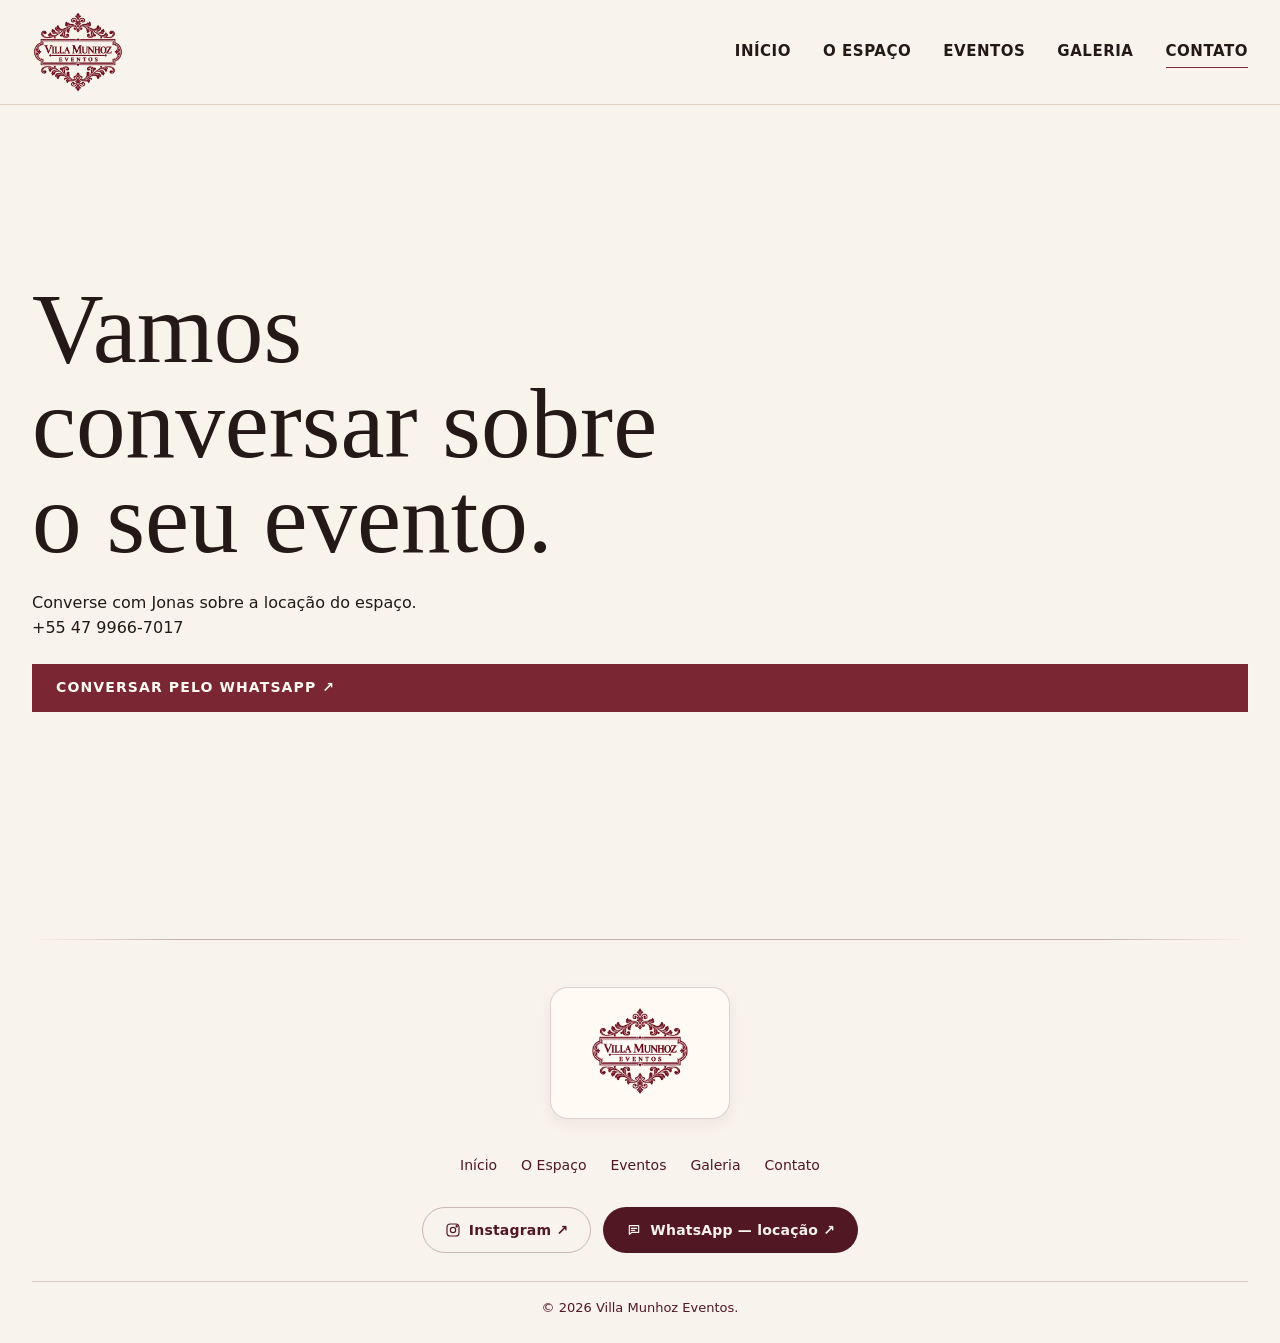
==== pages/contato.html @ a0fed838 "feat: consolida site Villa Munhoz para primeira apresentação" ====
<!doctype html>
<html lang="pt-BR">
  <head>
    <meta charset="utf-8">
    <meta name="viewport" content="width=device-width,initial-scale=1">
    <title>
      Contato | Villa Munhoz
    </title>
    <link rel="stylesheet" href="../assets/css/tokens.css">
    <link rel="stylesheet" href="../assets/css/base.css">
    <link rel="stylesheet" href="../assets/css/components.css">
    <link rel="stylesheet" href="../assets/css/pages.css">
    <script src="../assets/js/main.js" defer>
    </script>
    <script src="../assets/js/menu.js" defer>
    </script>
  </head>
  <body>
    <a class="skip-link" href="#main-content">Pular para o conteúdo</a>
    <header class="site-header">
      <div class="container site-header__inner">
        <a class="site-brand" href="../index.html">
          <img class="site-brand__logo" src="../assets/img/logo/Logo%20Villa%20Munhoz%20Eventos%20com%20arabescos%20entalhados.png" width="1254" height="1254" alt="Villa Munhoz Eventos">
        </a>
        <nav class="site-nav" aria-label="Navegação principal"><ul class="site-nav__list"><li><a class="site-nav__link" href="../index.html">Início</a></li><li><a class="site-nav__link" href="espaco.html">O Espaço</a></li><li><a class="site-nav__link" href="eventos.html">Eventos</a></li><li><a class="site-nav__link" href="galeria.html">Galeria</a></li><li><a class="site-nav__link" href="contato.html" aria-current="page">Contato</a></li></ul></nav>
        <button class="menu-button" type="button" aria-controls="mobile-menu" aria-expanded="false" aria-label="Abrir menu"><span class="menu-button__icon" aria-hidden="true"></span><span class="visually-hidden">Menu</span></button>
      </div>
      <nav class="mobile-menu" id="mobile-menu" aria-label="Navegação móvel" hidden><div class="container mobile-menu__inner"><ul class="mobile-menu__list"><li><a class="mobile-menu__link" href="../index.html">Início</a></li><li><a class="mobile-menu__link" href="espaco.html">O Espaço</a></li><li><a class="mobile-menu__link" href="eventos.html">Eventos</a></li><li><a class="mobile-menu__link" href="galeria.html">Galeria</a></li><li><a class="mobile-menu__link" href="contato.html" aria-current="page">Contato</a></li></ul></div></nav>
    </header>
    <main id="main-content" class="page">
      <div class="container">
        <h1>
          Vamos conversar sobre o seu evento.
        </h1>
        <p>
          Converse com Jonas sobre a locação do espaço.<br>
          <a href="tel:+554799667017">+55 47 9966-7017</a>
        </p>
        <a class="button" href="https://wa.me/554799667017?text=Ol%C3%A1%2C%20Jonas%21%20Gostaria%20de%20informa%C3%A7%C3%B5es%20sobre%20a%20loca%C3%A7%C3%A3o%20da%20Villa%20Munhoz%20para%20um%20evento." target="_blank" rel="noopener noreferrer" aria-label="Conversar pelo WhatsApp com Jonas (abre em nova aba)">
          Conversar pelo WhatsApp ↗
        </a>
      </div>
    </main>
    <footer class="site-footer">
      <div class="container site-footer__inner">
        <a class="site-footer__logo-card" href="../index.html" aria-label="Villa Munhoz — início">
          <img class="site-footer__logo" src="../assets/img/logo/Logo%20Villa%20Munhoz%20Eventos%20com%20arabescos%20entalhados.png" width="1254" height="1254" alt="">
        </a>
        <nav class="site-footer__nav" aria-label="Navegação do rodapé">
          <a href="../index.html">Início</a>
          <a href="espaco.html">O Espaço</a>
          <a href="eventos.html">Eventos</a>
          <a href="galeria.html">Galeria</a>
          <a href="contato.html">Contato</a>
        </nav>
        <div class="site-footer__actions">
          <a class="site-footer__action site-footer__action--instagram" href="https://www.instagram.com/villamunhoz.eventos/" target="_blank" rel="noopener noreferrer" aria-label="Instagram (abre em nova aba)">
            <svg class="site-footer__icon" viewBox="0 0 24 24" aria-hidden="true"><rect x="3" y="3" width="18" height="18" rx="5"></rect><circle cx="12" cy="12" r="4"></circle><circle cx="17.5" cy="6.5" r="1"></circle></svg>
            <span>Instagram ↗</span>
          </a>
          <a class="site-footer__action site-footer__action--contact" href="https://wa.me/554799667017?text=Ol%C3%A1%2C%20Jonas%21%20Gostaria%20de%20informa%C3%A7%C3%B5es%20sobre%20a%20loca%C3%A7%C3%A3o%20da%20Villa%20Munhoz%20para%20um%20evento." target="_blank" rel="noopener noreferrer" aria-label="WhatsApp — locação (abre em nova aba)">
            <svg class="site-footer__icon" viewBox="0 0 24 24" aria-hidden="true"><path d="M5 5.5h14v10H9l-4 3v-13Z"></path><path d="M8 9.5h8M8 12.5h5"></path></svg>
            <span>WhatsApp — locação ↗</span>
          </a>
        </div>
        <div class="site-footer__base">
          <p>© 2026 Villa Munhoz Eventos.</p>
        </div>
      </div>
    </footer>
  </body>
</html>
---- assets/css/tokens.css ----
:root {
  color-scheme: light;
  --color-brand:#7a2633;
  --color-brand-deep:#521822;
  --color-canvas:#f8f3eb;
  --color-surface:#fffaf4;
  --color-surface-raised:#f0e2d2;
  --color-ink:#241917;
  --color-ink-muted:#746660;
  --color-support:#d1a778;
  --color-border:#dfd0c2;
  --color-border-strong:#b99476;
  --color-focus:#7a2633;
  --font-sans:ui-sans-serif,system-ui,-apple-system,"Segoe UI",sans-serif;
  --font-display:Georgia,"Times New Roman",serif;
  --text-sm:.875rem;
  --text-base:1rem;
  --text-lg:1.25rem;
  --text-xl:1.65rem;
  --text-2xl:clamp(2.7rem,8vw,6.2rem);
  --space-2:.5rem;
  --space-3:.75rem;
  --space-4:1rem;
  --space-5:1.5rem;
  --space-6:2rem;
  --space-7:3rem;
  --space-8:5rem;
  --container-max:76rem;
  --container-gutter:1.25rem;
  --header-height:5rem;
  --radius-sm:.2rem;
  --transition-fast:160ms ease;
  --z-header:10;
  --z-menu:20;
  --z-skip-link:30;
}

@media (min-width:48rem) {
  :root { --header-height:6.5rem; }
}
---- assets/css/base.css ----
*, *::before, *::after { box-sizing: border-box; }
html { scroll-behavior: smooth; scroll-padding-top: var(--header-height); }
body { min-width: 20rem; min-height: 100vh; margin: 0; background: var(--color-canvas); color: var(--color-ink); font-family: var(--font-sans); font-size: var(--text-base); line-height: 1.55; }
body.menu-open, body.lightbox-open { overflow: hidden; }
img { max-width: 100%; height: auto; }
a { color: inherit; text-decoration: none; }
button { font: inherit; border: 0; cursor: pointer; }
h1, h2, h3, p, ul { margin: 0; } ul { padding: 0; list-style: none; }
h1, h2, h3 { font-family: var(--font-display); font-weight: 400; line-height: .96; text-wrap: balance; }
:focus-visible { outline: 3px solid var(--color-focus); outline-offset: 3px; }
.container { width: min(100% - (var(--container-gutter) * 2), var(--container-max)); margin-inline: auto; }
.visually-hidden { position: absolute; width: 1px; height: 1px; padding: 0; overflow: hidden; clip: rect(0, 0, 0, 0); white-space: nowrap; border: 0; }
.skip-link { position: fixed; z-index: var(--z-skip-link); top: var(--space-3); left: var(--space-3); padding: var(--space-3) var(--space-4); background: var(--color-ink); color: var(--color-surface); transform: translateY(-200%); }.skip-link:focus { transform: translateY(0); }
@media (prefers-reduced-motion: reduce) { html { scroll-behavior: auto; } *, *::before, *::after { transition-duration: .01ms !important; animation-duration: .01ms !important; } }
---- assets/css/components.css ----
.site-header {
  position: sticky;
  z-index: var(--z-header);
  top: 0;
  border-bottom: 1px solid var(--color-border);
  background: var(--color-canvas);
}

.site-header__inner {
  display: flex;
  min-height: var(--header-height);
  align-items: center;
  justify-content: space-between;
  gap: var(--space-4);
}

.site-brand { display: flex; flex: 0 0 auto; align-items: center; }

.site-brand__logo {
  display: block;
  width: 4.25rem;
  height: 4.25rem;
  object-fit: contain;
}

.site-nav { display: none; }

.menu-button {
  display: inline-grid;
  width: 2.75rem;
  height: 2.75rem;
  place-items: center;
  border: 1px solid var(--color-border-strong);
  background: var(--color-surface);
}

.menu-button__icon,
.menu-button__icon::before,
.menu-button__icon::after {
  display: block;
  width: 1.25rem;
  height: 2px;
  background: currentColor;
  content: "";
}

.menu-button__icon { position: relative; }
.menu-button__icon::before,
.menu-button__icon::after { position: absolute; left: 0; }
.menu-button__icon::before { top: -.38rem; }
.menu-button__icon::after { top: .38rem; }
.menu-button[aria-expanded="true"] .menu-button__icon { background: transparent; }
.menu-button[aria-expanded="true"] .menu-button__icon::before { top: 0; transform: rotate(45deg); }
.menu-button[aria-expanded="true"] .menu-button__icon::after { top: 0; transform: rotate(-45deg); }

.mobile-menu {
  position: fixed;
  z-index: var(--z-menu);
  inset: var(--header-height) 0 0;
  overflow-y: auto;
  background: var(--color-canvas);
}

.mobile-menu__inner { padding-block: var(--space-5); }

.mobile-menu__link {
  display: flex;
  min-height: 3.5rem;
  align-items: center;
  border-bottom: 1px solid var(--color-border);
  font-family: var(--font-display);
  font-size: var(--text-xl);
}

.button {
  display: inline-flex;
  min-height: 3rem;
  align-items: center;
  padding: var(--space-3) var(--space-5);
  background: var(--color-brand);
  color: var(--color-surface);
  font-size: var(--text-sm);
  font-weight: 700;
  letter-spacing: .08em;
  text-transform: uppercase;
}

.button:hover { background: var(--color-brand-deep); }
.site-footer {
  position: relative;
  margin-top: clamp(2rem, 4vw, 4rem);
  background: var(--color-canvas);
  color: var(--color-brand-deep);
}

.site-footer::before {
  position: absolute;
  top: 0;
  right: 0;
  left: 0;
  width: min(100% - (var(--container-gutter) * 2), var(--container-max));
  height: 1px;
  margin-inline: auto;
  background: linear-gradient(90deg, transparent, rgb(82 24 34 / .3) 12%, rgb(82 24 34 / .3) 88%, transparent);
  content: "";
}

.site-footer__inner {
  display: grid;
  justify-items: center;
  padding-top: 2rem;
  padding-bottom: 1.5rem;
  text-align: center;
}

.site-footer__logo-card {
  display: grid;
  width: 9.75rem;
  height: 7.25rem;
  place-items: center;
  padding: .75rem 1rem 1rem;
  border: 1px solid rgb(82 24 34 / .18);
  border-radius: 1.125rem;
  background: var(--color-surface);
  box-shadow: 0 .35rem 1rem rgb(82 24 34 / .06);
  transition: transform 450ms cubic-bezier(.22, .61, .36, 1), border-color 450ms ease, box-shadow 450ms ease;
}

.site-footer__logo {
  display: block;
  width: min(100%, 6.25rem);
  height: min(100%, 6.25rem);
  object-fit: contain;
  object-position: center 46%;
  transition: transform 450ms cubic-bezier(.22, .61, .36, 1);
}

.site-footer__nav {
  display: flex;
  flex-wrap: wrap;
  justify-content: center;
  gap: .75rem 1.5rem;
  margin-top: 1.5rem;
}

.site-footer__nav a {
  display: inline-flex;
  min-height: 2.75rem;
  align-items: center;
  color: var(--color-brand-deep);
  font-size: .8125rem;
  font-weight: 500;
  text-decoration: none;
  text-decoration-thickness: 1px;
  text-underline-offset: .25rem;
}

.site-footer__actions {
  display: flex;
  flex-wrap: wrap;
  justify-content: center;
  gap: .75rem;
  margin-top: 1.25rem;
}

.site-footer__action {
  display: inline-flex;
  min-height: 2.875rem;
  align-items: center;
  justify-content: center;
  gap: .5rem;
  padding-inline: 1.375rem;
  border: 1px solid transparent;
  border-radius: 999px;
  font-size: .8125rem;
  font-weight: 600;
  letter-spacing: .015em;
  text-decoration: none;
  transition: background-color 220ms ease, border-color 220ms ease, color 220ms ease;
}

.site-footer__action--instagram {
  border-color: rgb(82 24 34 / .28);
  color: var(--color-brand-deep);
}

.site-footer__action--contact {
  background: var(--color-brand-deep);
  color: var(--color-canvas);
}

.site-footer__icon {
  width: 1rem;
  height: 1rem;
  flex: 0 0 auto;
  fill: none;
  stroke: currentColor;
  stroke-linecap: round;
  stroke-linejoin: round;
  stroke-width: 1.75;
}

.site-footer__base {
  width: 100%;
  margin-top: 1.75rem;
  padding-top: 1rem;
  border-top: 1px solid rgb(82 24 34 / .18);
  font-size: .75rem;
}

.site-footer__base p { margin: 0; }

.site-footer__logo-card:focus-visible,
.site-footer__nav a:focus-visible,
.site-footer__action:focus-visible {
  outline: 2px solid var(--color-focus);
  outline-offset: 3px;
}

@media (hover: hover) and (pointer: fine) {
  .site-footer__logo-card:hover {
    transform: translateY(-3px);
    border-color: rgb(122 38 51 / .48);
    box-shadow: 0 .55rem 1.25rem rgb(82 24 34 / .1);
  }

  .site-footer__logo-card:hover .site-footer__logo { transform: scale(1.025); }
  .site-footer__nav a:hover { text-decoration: underline; }
  .site-footer__action--instagram:hover { border-color: var(--color-brand); background: rgb(122 38 51 / .06); }
  .site-footer__action--contact:hover { background: var(--color-brand); }
}

@media (min-width: 48rem) {
  .site-header__inner { min-height: 6.5rem; }
  .site-brand__logo { width: 5.75rem; height: 5.75rem; }

  .site-nav {
    display: flex;
    align-items: center;
    gap: clamp(1.25rem, 2.5vw, 2.5rem);
    margin-left: auto;
  }

  .site-nav__list { display: flex; align-items: center; gap: clamp(1.25rem, 2.5vw, 2.5rem); }

  .site-nav__link {
    position: relative;
    display: inline-flex;
    min-height: 2.75rem;
    align-items: center;
    font-size: .9375rem;
    font-weight: 700;
    letter-spacing: .035em;
    text-transform: uppercase;
  }

  .site-nav__link[aria-current="page"]::after {
    position: absolute;
    right: 0;
    bottom: .35rem;
    left: 0;
    height: 1px;
    background: var(--color-brand);
    content: "";
  }

  .menu-button,
  .mobile-menu { display: none; }

  .site-footer__inner { padding-top: 3rem; }
  .site-footer__logo-card { width: 11.25rem; height: 8.25rem; }
  .site-footer__nav a,
  .site-footer__action { font-size: .875rem; }
  .site-footer__base { font-size: .8125rem; }
}

@media (prefers-reduced-motion: reduce) {
  .site-footer__logo-card,
  .site-footer__logo,
  .site-footer__action { transition: none; }

  .site-footer__logo-card:hover { transform: none; }
  .site-footer__logo-card:hover .site-footer__logo { transform: none; }
}
---- assets/css/pages.css ----
.page {
  min-height:calc(100svh - 10rem);
  padding-block:clamp(5rem,15vw,11rem)
}

.page .container {
  display:grid;
  gap:var(--space-5)
}

.page h1 {
  max-width:13ch;
  font-size:var(--text-2xl)
}

.space-page {
  color: var(--color-ink);
}

.space-page__container {
  width: min(100% - 2.5rem, 70rem);
  margin-inline: auto;
}

.space-page__intro {
  padding-block: clamp(2.5rem, 5vw, 3.5rem);
}

.space-page__intro-inner {
  display: grid;
  gap: 1.75rem;
}

.space-page__copy {
  max-width: 34rem;
}

.space-page__copy .eyebrow {
  margin-bottom: .75rem;
}

.space-page__copy h1 {
  max-width: 15ch;
  font-size: clamp(2.125rem, 4vw, 3.25rem);
  line-height: 1.12;
}

.space-page__copy > p:not(.eyebrow) {
  max-width: 34rem;
  margin-top: 1.25rem;
  font-size: clamp(1rem, 1.5vw, 1.125rem);
  line-height: 1.6;
}

.space-page__gallery-link {
  display: inline-flex;
  margin-top: 1.5rem;
  color: var(--color-brand-deep);
  font-size: .9375rem;
  font-weight: 600;
  text-decoration: underline;
  text-decoration-color: rgb(82 24 34 / .35);
  text-decoration-thickness: 1px;
  text-underline-offset: .3rem;
}

.space-page__gallery-link:hover { text-decoration-color: currentColor; }

.space-page__gallery-link:focus-visible,
.space-page__panel-cta a:focus-visible {
  outline: 2px solid var(--color-focus);
  outline-offset: 3px;
}

.space-page__media {
  justify-self: center;
  width: min(100%, 17.5rem);
}

.space-page__media video {
  display: block;
  width: 100%;
  aspect-ratio: 9 / 16;
  border-radius: 1.125rem;
  background: var(--color-brand-deep);
  object-fit: contain;
}

.space-page__details {
  padding-bottom: clamp(2.5rem, 5vw, 3.5rem);
}

.space-page__panel {
  padding: 2rem;
  border-radius: 1.25rem;
  background: linear-gradient(135deg, var(--color-brand-deep), #62212d);
  color: var(--color-surface);
}

.space-page__panel h2 {
  max-width: 22ch;
  font-size: clamp(1.75rem, 3vw, 2.25rem);
  line-height: 1.15;
}

.space-page__facts {
  display: grid;
  gap: 1rem;
  margin-top: 1.75rem;
}

.space-page__facts article {
  padding-top: 1rem;
  border-top: 1px solid rgb(255 250 244 / .22);
}

.space-page__facts h3 {
  font-family: var(--font-sans);
  font-size: clamp(1.125rem, 2vw, 1.25rem);
  font-weight: 600;
  line-height: 1.35;
}

.space-page__facts p {
  margin-top: .5rem;
  color: rgb(255 250 244 / .88);
  font-size: clamp(.9375rem, 1.5vw, 1rem);
  line-height: 1.6;
}

.space-page__panel-cta {
  display: flex;
  flex-wrap: wrap;
  align-items: center;
  gap: 1rem 1.5rem;
  margin-top: 2rem;
  padding-top: 1.5rem;
  border-top: 1px solid rgb(255 250 244 / .3);
}

.space-page__panel-cta p {
  font-size: 1rem;
  line-height: 1.5;
}

.space-page__panel-cta a {
  display: inline-flex;
  min-height: 3rem;
  align-items: center;
  justify-content: center;
  padding-inline: 1.25rem;
  border-radius: 999px;
  background: var(--color-surface);
  color: var(--color-brand-deep);
  font-size: .875rem;
  font-weight: 700;
  text-decoration: none;
}

.space-page__panel-cta a:hover { background: var(--color-surface-raised); }

.events-page__steps {
  display: grid;
  gap: 1rem;
  margin-top: 1.75rem;
}

.events-page__steps article {
  padding-top: 1rem;
  border-top: 1px solid rgb(255 250 244 / .22);
}

.events-page__steps h3 {
  font-family: var(--font-sans);
  font-size: clamp(1.125rem, 2vw, 1.25rem);
  font-weight: 600;
  line-height: 1.35;
}

.events-page__steps p,
.events-page__note {
  color: rgb(255 250 244 / .88);
  font-size: clamp(.9375rem, 1.5vw, 1rem);
  line-height: 1.6;
}

.events-page__steps p { margin-top: .5rem; }

.events-page__note {
  margin-top: 1.5rem;
  padding-top: 1.5rem;
  border-top: 1px solid rgb(255 250 244 / .3);
}

@media (min-width: 48rem) {
  .space-page__intro-inner {
    grid-template-columns: minmax(0, 1.35fr) minmax(16rem, .65fr);
    align-items: center;
    gap: 3rem;
  }

  .space-page__media { justify-self: end; width: min(100%, 18.75rem); }
  .space-page__panel { padding: 2.5rem; }
  .space-page__facts { grid-template-columns: repeat(2, minmax(0, 1fr)); gap: 1.25rem 2rem; }
}

@media (min-width: 64rem) {
  .events-page__steps { grid-template-columns: repeat(3, minmax(0, 1fr)); gap: 1.5rem; }
}

@media (max-width: 22.5rem) {
  .space-page__container { width: min(100% - 2rem, 70rem); }
}
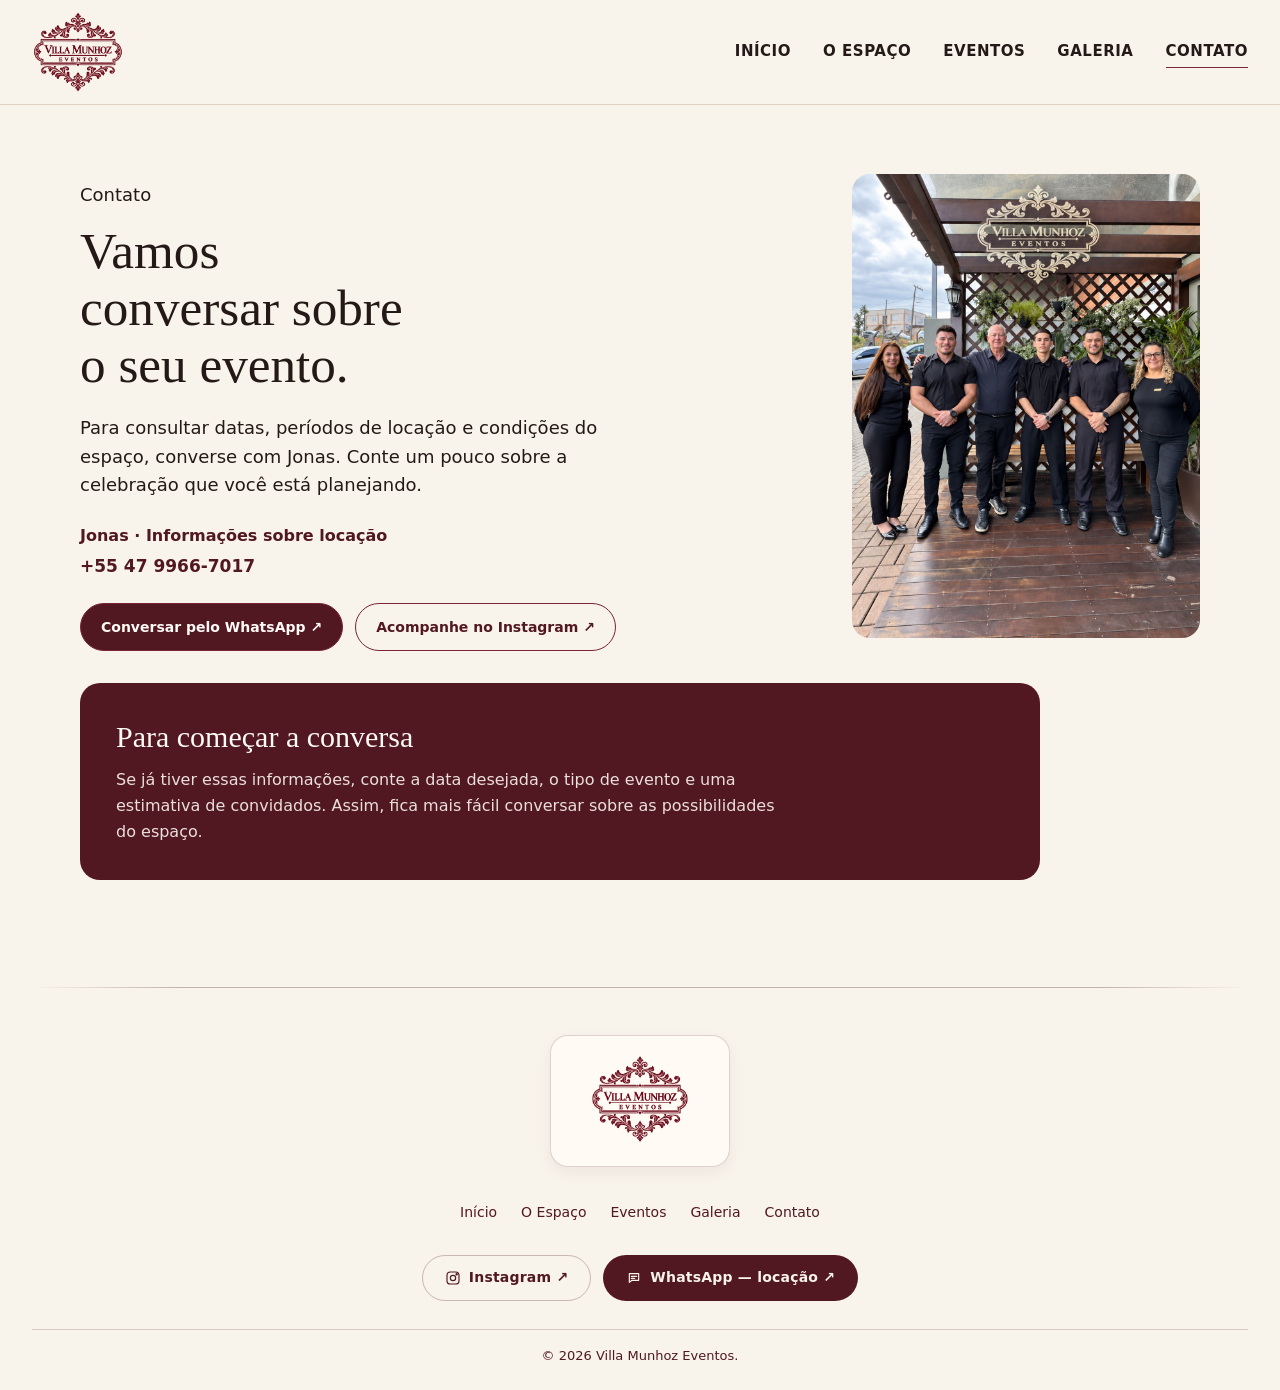
==== commit 8b3fb019: "feat: atualiza galeria e pagina de contato" ====
--- a/pages/contato.html
+++ b/pages/contato.html
@@ -27,19 +27,23 @@
       </div>
       <nav class="mobile-menu" id="mobile-menu" aria-label="Navegação móvel" hidden><div class="container mobile-menu__inner"><ul class="mobile-menu__list"><li><a class="mobile-menu__link" href="../index.html">Início</a></li><li><a class="mobile-menu__link" href="espaco.html">O Espaço</a></li><li><a class="mobile-menu__link" href="eventos.html">Eventos</a></li><li><a class="mobile-menu__link" href="galeria.html">Galeria</a></li><li><a class="mobile-menu__link" href="contato.html" aria-current="page">Contato</a></li></ul></div></nav>
     </header>
-    <main id="main-content" class="page">
-      <div class="container">
-        <h1>
-          Vamos conversar sobre o seu evento.
-        </h1>
-        <p>
-          Converse com Jonas sobre a locação do espaço.<br>
-          <a href="tel:+554799667017">+55 47 9966-7017</a>
-        </p>
-        <a class="button" href="https://wa.me/554799667017?text=Ol%C3%A1%2C%20Jonas%21%20Gostaria%20de%20informa%C3%A7%C3%B5es%20sobre%20a%20loca%C3%A7%C3%A3o%20da%20Villa%20Munhoz%20para%20um%20evento." target="_blank" rel="noopener noreferrer" aria-label="Conversar pelo WhatsApp com Jonas (abre em nova aba)">
-          Conversar pelo WhatsApp ↗
-        </a>
-      </div>
+    <main id="main-content" class="contact-page">
+      <section class="contact-page__intro">
+        <div class="contact-page__container contact-page__layout">
+          <div class="contact-page__copy">
+            <p class="eyebrow">Contato</p>
+            <h1>Vamos conversar sobre o seu evento.</h1>
+            <p>Para consultar datas, períodos de locação e condições do espaço, converse com Jonas. Conte um pouco sobre a celebração que você está planejando.</p>
+            <div class="contact-page__person"><strong>Jonas · Informações sobre locação</strong><a href="tel:+554799667017">+55 47 9966-7017</a></div>
+            <div class="contact-page__actions">
+              <a class="contact-page__action contact-page__action--primary" href="https://wa.me/554799667017?text=Ol%C3%A1%2C%20Jonas%21%20Gostaria%20de%20informa%C3%A7%C3%B5es%20sobre%20a%20loca%C3%A7%C3%A3o%20da%20Villa%20Munhoz%20para%20um%20evento." target="_blank" rel="noopener noreferrer" aria-label="Conversar pelo WhatsApp (abre em nova aba)">Conversar pelo WhatsApp ↗</a>
+              <a class="contact-page__action contact-page__action--secondary" href="https://www.instagram.com/villamunhoz.eventos/" target="_blank" rel="noopener noreferrer" aria-label="Acompanhe no Instagram (abre em nova aba)">Acompanhe no Instagram ↗</a>
+            </div>
+          </div>
+          <img class="contact-page__image" src="../assets/img/img/card_section_3/Equipe%20sob%20o%20logo%20Villa%20Munhoz%20Eventos.png" width="1086" height="1448" alt="Pessoas diante da entrada da Villa Munhoz, sob a marca do espaço" loading="lazy" decoding="async">
+        </div>
+      </section>
+      <section class="contact-page__panel-wrap"><div class="contact-page__container"><div class="contact-page__panel"><h2>Para começar a conversa</h2><p>Se já tiver essas informações, conte a data desejada, o tipo de evento e uma estimativa de convidados. Assim, fica mais fácil conversar sobre as possibilidades do espaço.</p></div></div></section>
     </main>
     <footer class="site-footer">
       <div class="container site-footer__inner">
--- a/assets/css/pages.css
+++ b/assets/css/pages.css
@@ -211,3 +211,14 @@
 @media (max-width: 22.5rem) {
   .space-page__container { width: min(100% - 2rem, 70rem); }
 }
+
+.contact-page { padding-block: clamp(2.5rem, 5vw, 3.5rem); }
+.contact-page__container { width: min(100% - 2.5rem, 70rem); margin-inline: auto; }
+.contact-page__layout { display: grid; gap: 1.75rem; align-items: center; }
+.contact-page__copy { max-width: 34rem; }.contact-page__copy .eyebrow { margin-bottom: .75rem; }
+.contact-page__copy h1 { max-width: 15ch; font-size: clamp(2.125rem, 4vw, 3.25rem); line-height: 1.12; }
+.contact-page__copy > p { margin-top: 1.25rem; font-size: clamp(1rem, 1.5vw, 1.125rem); line-height: 1.6; }
+.contact-page__person { display: grid; gap: .25rem; margin-top: 1.5rem; color: var(--color-brand-deep); }.contact-page__person a { font-size: 1.0625rem; font-weight: 600; }
+.contact-page__actions { display: flex; flex-wrap: wrap; gap: .75rem; margin-top: 1.5rem; }.contact-page__action { display: inline-flex; min-height: 3rem; align-items: center; justify-content: center; padding-inline: 1.25rem; border: 1px solid var(--color-brand); border-radius: 999px; font-size: .875rem; font-weight: 700; text-decoration: none; }.contact-page__action--primary { background: var(--color-brand-deep); color: var(--color-surface); }.contact-page__action--secondary { color: var(--color-brand-deep); }.contact-page__image { justify-self: center; width: min(100%, 22.5rem); height: auto; border-radius: 1.125rem; }
+.contact-page__panel-wrap { margin-top: 2rem; }.contact-page__panel { max-width: 60rem; padding: clamp(1.75rem, 4vw, 2.25rem); border-radius: 1.25rem; background: var(--color-brand-deep); color: var(--color-surface); }.contact-page__panel h2 { font-size: clamp(1.5rem, 3vw, 1.875rem); line-height: 1.2; }.contact-page__panel p { max-width: 42rem; margin-top: .75rem; color: rgb(255 250 244 / .88); font-size: clamp(.9375rem, 1.5vw, 1rem); line-height: 1.6; }
+@media (min-width: 48rem) { .contact-page__layout { grid-template-columns: minmax(0, 1.35fr) minmax(16rem, .65fr); gap: 3rem; }.contact-page__image { justify-self: end; } }
